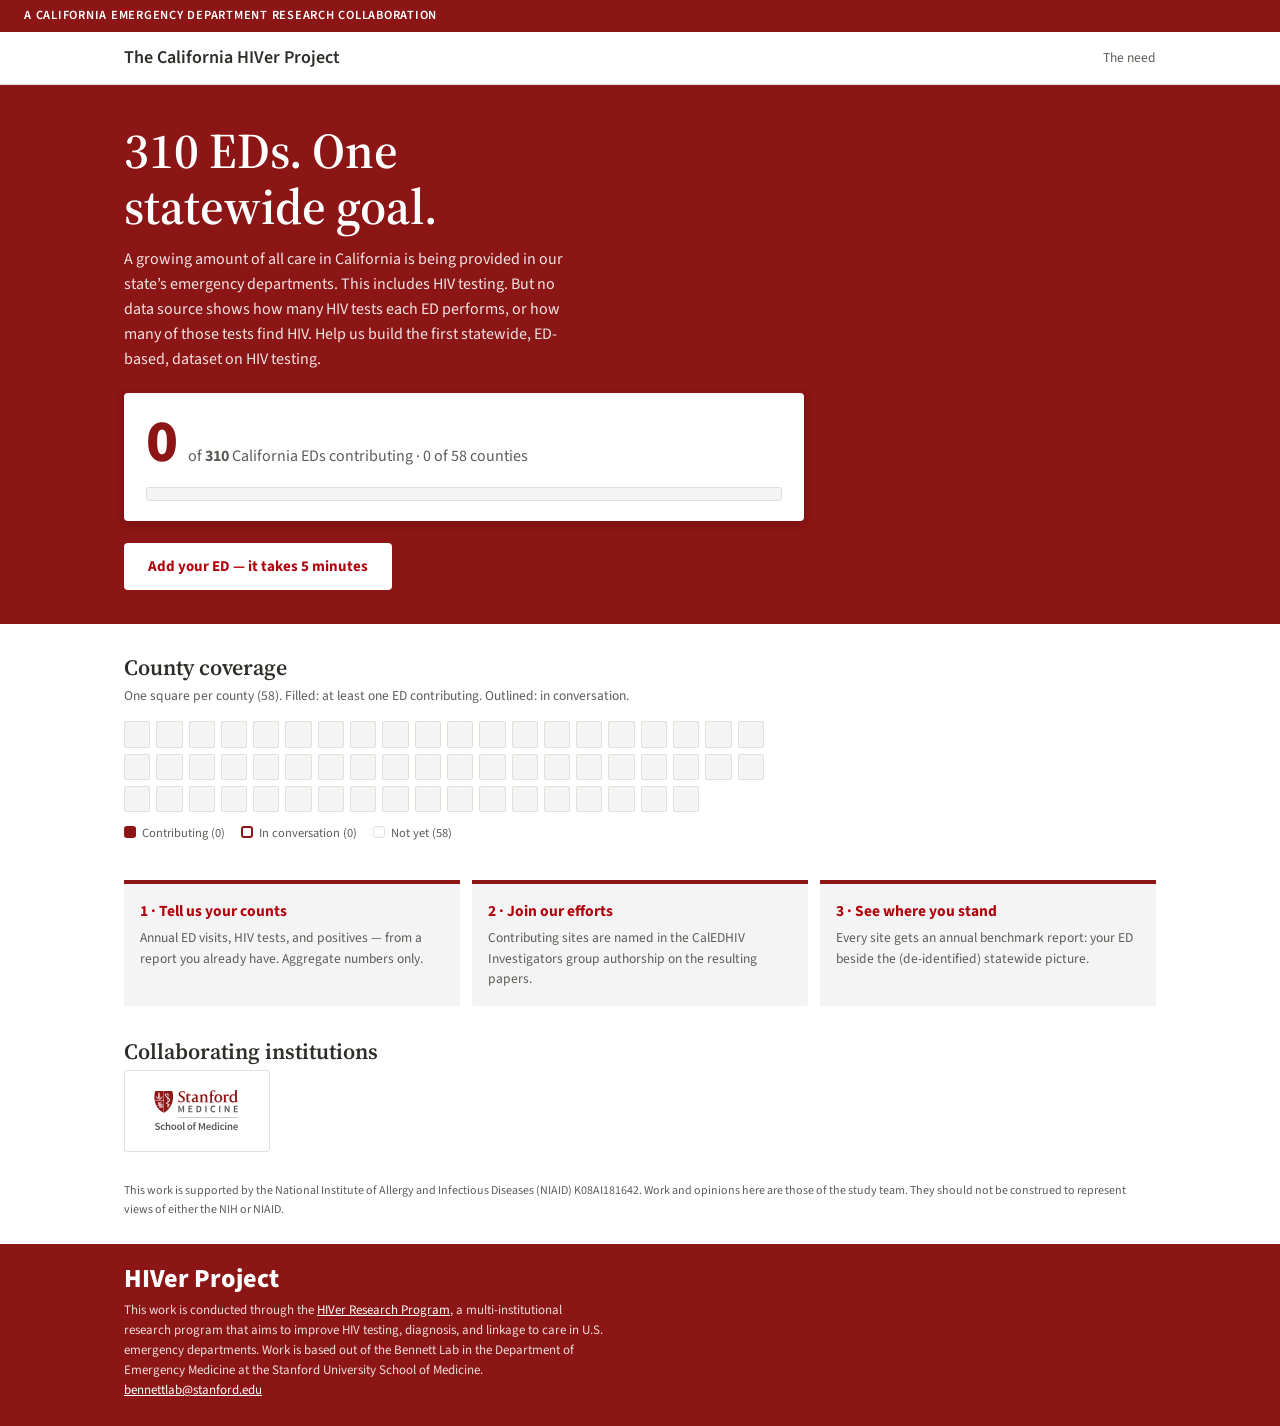
==== index.html @ 919fc089 "Initial commit" ====
<!doctype html>
<html lang="en">
<head>
<meta charset="utf-8">
<meta name="viewport" content="width=device-width, initial-scale=1">
<title>The California HIVer Project</title>
<meta name="description" content="A California emergency department research collaboration building the first statewide, ED-based dataset on HIV testing.">
<meta name="robots" content="noindex">
<link rel="stylesheet" href="https://fonts.googleapis.com/css2?family=Source+Sans+3:wght@400;600;700;800&family=Source+Serif+4:opsz,wght@8..60,400;8..60,600;8..60,700&display=swap">
<style>
  :root{
    --bg:#FFFFFF; --fog:#F4F4F4; --hero:#8C1515; --ink:#2E2D29; --ink2:#5D5C57;
    --red:#8C1515; --digital:#B1040E; --green:#175E54; --line:#E3E0D8; --card:#FFFFFF;
  }
  *{box-sizing:border-box;}
  html{scroll-behavior:smooth;}
  body{margin:0; background:var(--bg); color:var(--ink); font-family:"Source Sans 3","Source Sans Pro",system-ui,sans-serif; line-height:1.55;}
  .in{max-width:1080px; margin:0 auto;}
  .num{font-variant-numeric:tabular-nums;}
  .disp{font-family:"Source Serif 4",Georgia,serif;}
  a{color:inherit;}

  .subar{background:var(--red); color:#FFFFFF; padding:7px 24px; font:600 12.5px/1.4 "Source Sans 3",sans-serif; letter-spacing:.06em; text-transform:uppercase;}
  .top{background:var(--card); border-bottom:1px solid var(--line);}
  .top .in{display:flex; flex-wrap:wrap; gap:8px 16px; justify-content:space-between; align-items:center; padding:16px 24px;}
  .site{font:600 18px/1 "Source Sans 3",sans-serif; color:var(--ink);}
  .top nav{display:flex; flex-wrap:wrap; gap:16px; font-size:13.5px; color:var(--ink2);}
  .top nav a{text-decoration:none;}
  .top nav a:hover{color:var(--digital);}

  .hero{background:var(--hero); color:#FFFFFF;}
  .hero .in{padding:38px 24px 34px;}
  h1{font:600 clamp(30px,4.8vw,50px)/1.12 "Source Serif 4",Georgia,serif; margin:0 0 12px; text-wrap:balance; max-width:22ch; color:#FFFFFF;}
  .hero p{color:rgba(255,255,255,.88); max-width:56ch; font-size:16px; margin:0 0 22px;}
  .meter{background:var(--card); border-radius:4px; padding:20px 22px; max-width:680px; color:var(--ink); box-shadow:0 2px 10px rgba(0,0,0,.18);}
  .meter .big{display:flex; align-items:baseline; gap:10px; flex-wrap:wrap;}
  .meter .big .n{font:800 clamp(40px,7vw,60px)/1 "Source Sans 3",sans-serif; color:var(--red);}
  .meter .big .of{color:var(--ink2); font-size:16px;}
  .track{height:14px; border-radius:3px; background:var(--fog); overflow:hidden; margin-top:14px; border:1px solid var(--line);}
  .fill{height:100%; width:0%; background:var(--red); border-radius:3px 2px 2px 3px;}
  .cta{display:inline-block; margin:22px 0 0; background:#FFFFFF; color:var(--digital); font:700 15px "Source Sans 3",sans-serif; padding:13px 24px; border-radius:4px; text-decoration:none;}

  .counties .in{padding:28px 24px;}
  h2{font:600 22px "Source Serif 4",Georgia,serif; margin:0 0 4px; color:var(--ink);}
  .sub{color:var(--ink2); font-size:13.5px; margin:0 0 14px;}
  .waffle{display:grid; grid-template-columns:repeat(auto-fill,minmax(26px,1fr)); gap:6px; max-width:640px;}
  .cty{aspect-ratio:1; max-width:100%; border-radius:2px; background:var(--fog); border:1px solid var(--line);}
  .cty.on{background:var(--red); border-color:var(--red);}
  .cty.part{background:transparent; border:2px solid var(--red);}
  .legend{display:flex; flex-wrap:wrap; gap:16px; margin-top:12px; font-size:12.5px; color:var(--ink2);}
  .legend i{display:inline-block; width:12px; height:12px; border-radius:3px; margin-right:6px; vertical-align:-1px;}

  .steps{display:grid; grid-template-columns:repeat(auto-fit,minmax(220px,1fr)); gap:12px; padding:8px 24px 30px;}
  .step{background:var(--fog); border-top:4px solid var(--red); border-radius:0 0 3px 3px; padding:16px;}
  .step b{font:700 15.5px "Source Sans 3",sans-serif; color:var(--digital); display:block; margin-bottom:6px;}
  .step p{margin:0; color:var(--ink2); font-size:13.5px;}

  .wall .in{padding:0 24px 30px;}
  .chips{display:flex; flex-wrap:wrap; gap:10px; align-items:center;}
  .chip{border:1px dashed #CBC8BE; color:var(--ink2); background:var(--card); border-radius:3px; padding:10px 16px; font-size:12.5px; letter-spacing:.08em; text-transform:uppercase; display:inline-flex; align-items:center;}
  .chip.logo1{border:1px solid var(--line); text-transform:none; letter-spacing:0; padding:8px 18px;}

  .fineprint{color:var(--ink2); font-size:12px; padding:0 24px 24px; max-width:1080px; margin:0 auto;}
  .sufoot{background:var(--red); color:#FFFFFF;}
  .sufoot .in{padding:22px 24px 26px;}
  .sufoot .su{font:800 26px/1 "Source Sans 3",sans-serif; display:block; margin-bottom:8px;}
  .sufoot p{margin:0; font-size:13px; color:rgba(255,255,255,.85); max-width:80ch;}
  .sufoot a{color:#FFFFFF; text-decoration:underline;}
</style>
</head>
<body>

<div class="subar">A California emergency department research collaboration</div>

<header class="top"><div class="in">
  <span class="site">The California HIVer Project</span>
  <nav>
    <a href="need.html">The need</a>
  </nav>
</div></header>

<section class="hero"><div class="in">
  <h1 class="disp">310 EDs. One statewide goal.</h1>
  <p>A growing amount of all care in California is being provided in our state&rsquo;s emergency departments. This includes HIV testing. But no data source shows how many HIV tests each ED performs, or how many of those tests find HIV. Help us build the first statewide, ED-based, dataset on HIV testing.</p>
  <div class="meter">
    <div class="big"><span class="n num">0</span><span class="of">of <b class="num">310</b> California EDs contributing &middot; <span class="num">0</span> of <span class="num">58</span> counties</span></div>
    <div class="track"><div class="fill"></div></div>
  </div>
  <a class="cta" href="mailto:bennettlab@stanford.edu?subject=Add%20our%20ED%20to%20the%20California%20HIVer%20Project">Add your ED &mdash; it takes 5 minutes</a>
</div></section>

<section class="counties"><div class="in">
  <h2 class="disp">County coverage</h2>
  <p class="sub">One square per county (58). Filled: at least one ED contributing. Outlined: in conversation.</p>
  <div class="waffle" aria-label="County coverage grid">
    <div class="cty"></div><div class="cty"></div><div class="cty"></div><div class="cty"></div><div class="cty"></div><div class="cty"></div><div class="cty"></div><div class="cty"></div><div class="cty"></div><div class="cty"></div><div class="cty"></div><div class="cty"></div><div class="cty"></div><div class="cty"></div><div class="cty"></div><div class="cty"></div><div class="cty"></div><div class="cty"></div><div class="cty"></div><div class="cty"></div><div class="cty"></div><div class="cty"></div><div class="cty"></div><div class="cty"></div><div class="cty"></div><div class="cty"></div><div class="cty"></div><div class="cty"></div><div class="cty"></div><div class="cty"></div><div class="cty"></div><div class="cty"></div><div class="cty"></div><div class="cty"></div><div class="cty"></div><div class="cty"></div><div class="cty"></div><div class="cty"></div><div class="cty"></div><div class="cty"></div><div class="cty"></div><div class="cty"></div><div class="cty"></div><div class="cty"></div><div class="cty"></div><div class="cty"></div><div class="cty"></div><div class="cty"></div><div class="cty"></div><div class="cty"></div><div class="cty"></div><div class="cty"></div><div class="cty"></div><div class="cty"></div><div class="cty"></div><div class="cty"></div><div class="cty"></div><div class="cty"></div>
  </div>
  <div class="legend">
    <span><i style="background:var(--red)"></i>Contributing (0)</span>
    <span><i style="border:2px solid var(--red)"></i>In conversation (0)</span>
    <span><i style="background:var(--card); border:1px solid var(--line)"></i>Not yet (58)</span>
  </div>
</div></section>

<section id="ask"><div class="in steps">
  <div class="step"><b>1 &middot; Tell us your counts</b><p>Annual ED visits, HIV tests, and positives &mdash; from a report you already have. Aggregate numbers only.</p></div>
  <div class="step"><b>2 &middot; Join our efforts</b><p>Contributing sites are named in the CalEDHIV Investigators group authorship on the resulting papers.</p></div>
  <div class="step"><b>3 &middot; See where you stand</b><p>Every site gets an annual benchmark report: your ED beside the (de-identified) statewide picture.</p></div>
</div></section>

<section class="wall" id="whos-in"><div class="in">
  <h2 class="disp">Collaborating institutions</h2>
  <div class="chips">
    <span class="chip logo1"><img src="[data-uri]" alt="Stanford Medicine" style="height:64px;width:auto;display:block"></span>
    
  </div>
</div></section>

<p class="fineprint">This work is supported by the National Institute of Allergy and Infectious Diseases (NIAID) K08AI181642. Work and opinions here are those of the study team. They should not be construed to represent views of either the NIH or NIAID.</p>

<footer class="sufoot" id="contact"><div class="in">
  <span class="su">HIVer Project</span>
  <p>This work is conducted through the <a href="https://med.stanford.edu/bennettlab.html">HIVer Research Program</a>, a multi-institutional research program that aims to improve HIV testing, diagnosis, and linkage to care in U.S. emergency departments. Work is based out of the Bennett Lab in the Department of Emergency Medicine at the Stanford University School of Medicine. <a href="mailto:bennettlab@stanford.edu">bennettlab@stanford.edu</a></p>
</div></footer>

</body>
</html>
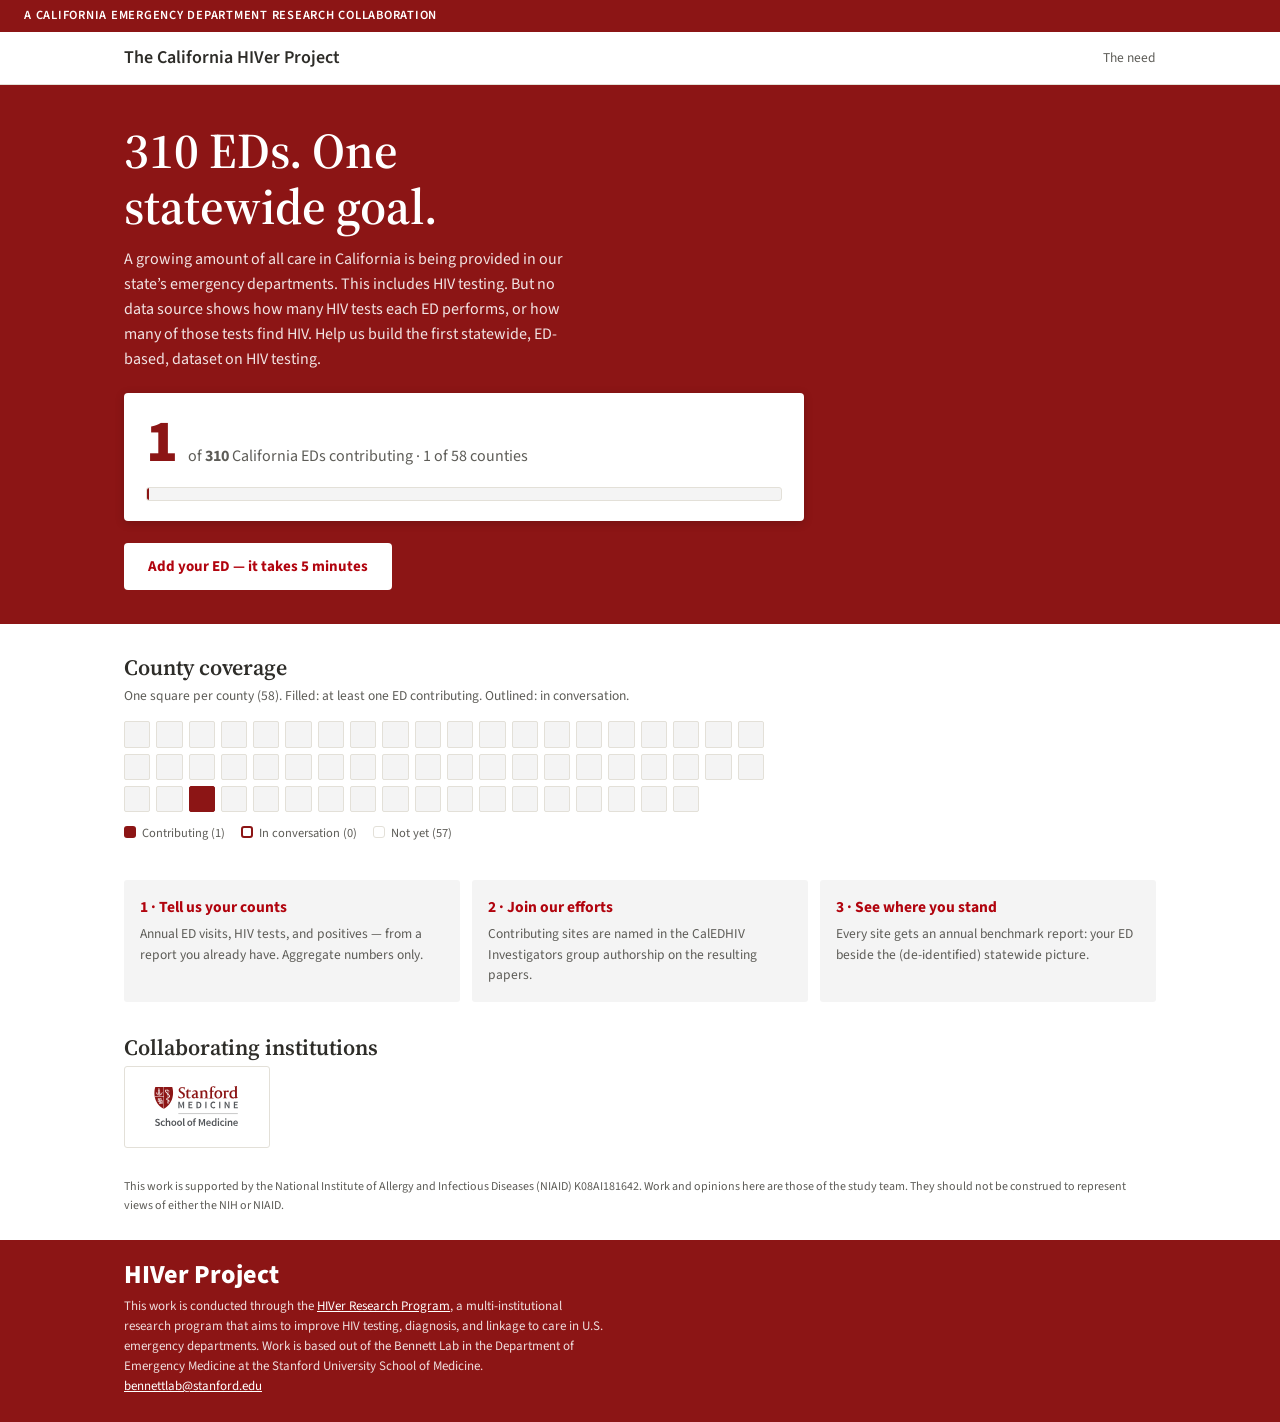
==== commit 0c20e034: "enrollment" ====
--- a/index.html
+++ b/index.html
@@ -37,7 +37,7 @@
   .meter .big .n{font:800 clamp(40px,7vw,60px)/1 "Source Sans 3",sans-serif; color:var(--red);}
   .meter .big .of{color:var(--ink2); font-size:16px;}
   .track{height:14px; border-radius:3px; background:var(--fog); overflow:hidden; margin-top:14px; border:1px solid var(--line);}
-  .fill{height:100%; width:0%; background:var(--red); border-radius:3px 2px 2px 3px;}
+  .fill{height:100%; width:0.3%; background:var(--red); border-radius:3px 2px 2px 3px;}
   .cta{display:inline-block; margin:22px 0 0; background:#FFFFFF; color:var(--digital); font:700 15px "Source Sans 3",sans-serif; padding:13px 24px; border-radius:4px; text-decoration:none;}
 
   .counties .in{padding:28px 24px;}
@@ -51,7 +51,7 @@
   .legend i{display:inline-block; width:12px; height:12px; border-radius:3px; margin-right:6px; vertical-align:-1px;}
 
   .steps{display:grid; grid-template-columns:repeat(auto-fit,minmax(220px,1fr)); gap:12px; padding:8px 24px 30px;}
-  .step{background:var(--fog); border-top:4px solid var(--red); border-radius:0 0 3px 3px; padding:16px;}
+  .step{background:var(--fog); border-radius:3px; padding:16px;}
   .step b{font:700 15.5px "Source Sans 3",sans-serif; color:var(--digital); display:block; margin-bottom:6px;}
   .step p{margin:0; color:var(--ink2); font-size:13.5px;}
 
@@ -83,7 +83,7 @@
   <h1 class="disp">310 EDs. One statewide goal.</h1>
   <p>A growing amount of all care in California is being provided in our state&rsquo;s emergency departments. This includes HIV testing. But no data source shows how many HIV tests each ED performs, or how many of those tests find HIV. Help us build the first statewide, ED-based, dataset on HIV testing.</p>
   <div class="meter">
-    <div class="big"><span class="n num">0</span><span class="of">of <b class="num">310</b> California EDs contributing &middot; <span class="num">0</span> of <span class="num">58</span> counties</span></div>
+    <div class="big"><span class="n num">1</span><span class="of">of <b class="num">310</b> California EDs contributing &middot; <span class="num">1</span> of <span class="num">58</span> counties</span></div>
     <div class="track"><div class="fill"></div></div>
   </div>
   <a class="cta" href="mailto:bennettlab@stanford.edu?subject=Add%20our%20ED%20to%20the%20California%20HIVer%20Project">Add your ED &mdash; it takes 5 minutes</a>
@@ -93,12 +93,12 @@
   <h2 class="disp">County coverage</h2>
   <p class="sub">One square per county (58). Filled: at least one ED contributing. Outlined: in conversation.</p>
   <div class="waffle" aria-label="County coverage grid">
-    <div class="cty"></div><div class="cty"></div><div class="cty"></div><div class="cty"></div><div class="cty"></div><div class="cty"></div><div class="cty"></div><div class="cty"></div><div class="cty"></div><div class="cty"></div><div class="cty"></div><div class="cty"></div><div class="cty"></div><div class="cty"></div><div class="cty"></div><div class="cty"></div><div class="cty"></div><div class="cty"></div><div class="cty"></div><div class="cty"></div><div class="cty"></div><div class="cty"></div><div class="cty"></div><div class="cty"></div><div class="cty"></div><div class="cty"></div><div class="cty"></div><div class="cty"></div><div class="cty"></div><div class="cty"></div><div class="cty"></div><div class="cty"></div><div class="cty"></div><div class="cty"></div><div class="cty"></div><div class="cty"></div><div class="cty"></div><div class="cty"></div><div class="cty"></div><div class="cty"></div><div class="cty"></div><div class="cty"></div><div class="cty"></div><div class="cty"></div><div class="cty"></div><div class="cty"></div><div class="cty"></div><div class="cty"></div><div class="cty"></div><div class="cty"></div><div class="cty"></div><div class="cty"></div><div class="cty"></div><div class="cty"></div><div class="cty"></div><div class="cty"></div><div class="cty"></div><div class="cty"></div>
+    <div class="cty" title="Alameda"></div><div class="cty" title="Alpine"></div><div class="cty" title="Amador"></div><div class="cty" title="Butte"></div><div class="cty" title="Calaveras"></div><div class="cty" title="Colusa"></div><div class="cty" title="Contra Costa"></div><div class="cty" title="Del Norte"></div><div class="cty" title="El Dorado"></div><div class="cty" title="Fresno"></div><div class="cty" title="Glenn"></div><div class="cty" title="Humboldt"></div><div class="cty" title="Imperial"></div><div class="cty" title="Inyo"></div><div class="cty" title="Kern"></div><div class="cty" title="Kings"></div><div class="cty" title="Lake"></div><div class="cty" title="Lassen"></div><div class="cty" title="Los Angeles"></div><div class="cty" title="Madera"></div><div class="cty" title="Marin"></div><div class="cty" title="Mariposa"></div><div class="cty" title="Mendocino"></div><div class="cty" title="Merced"></div><div class="cty" title="Modoc"></div><div class="cty" title="Mono"></div><div class="cty" title="Monterey"></div><div class="cty" title="Napa"></div><div class="cty" title="Nevada"></div><div class="cty" title="Orange"></div><div class="cty" title="Placer"></div><div class="cty" title="Plumas"></div><div class="cty" title="Riverside"></div><div class="cty" title="Sacramento"></div><div class="cty" title="San Benito"></div><div class="cty" title="San Bernardino"></div><div class="cty" title="San Diego"></div><div class="cty" title="San Francisco"></div><div class="cty" title="San Joaquin"></div><div class="cty" title="San Luis Obispo"></div><div class="cty" title="San Mateo"></div><div class="cty" title="Santa Barbara"></div><div class="cty on" title="Santa Clara"></div><div class="cty" title="Santa Cruz"></div><div class="cty" title="Shasta"></div><div class="cty" title="Sierra"></div><div class="cty" title="Siskiyou"></div><div class="cty" title="Solano"></div><div class="cty" title="Sonoma"></div><div class="cty" title="Stanislaus"></div><div class="cty" title="Sutter"></div><div class="cty" title="Tehama"></div><div class="cty" title="Trinity"></div><div class="cty" title="Tulare"></div><div class="cty" title="Tuolumne"></div><div class="cty" title="Ventura"></div><div class="cty" title="Yolo"></div><div class="cty" title="Yuba"></div>
   </div>
   <div class="legend">
-    <span><i style="background:var(--red)"></i>Contributing (0)</span>
+    <span><i style="background:var(--red)"></i>Contributing (1)</span>
     <span><i style="border:2px solid var(--red)"></i>In conversation (0)</span>
-    <span><i style="background:var(--card); border:1px solid var(--line)"></i>Not yet (58)</span>
+    <span><i style="background:var(--card); border:1px solid var(--line)"></i>Not yet (57)</span>
   </div>
 </div></section>
 
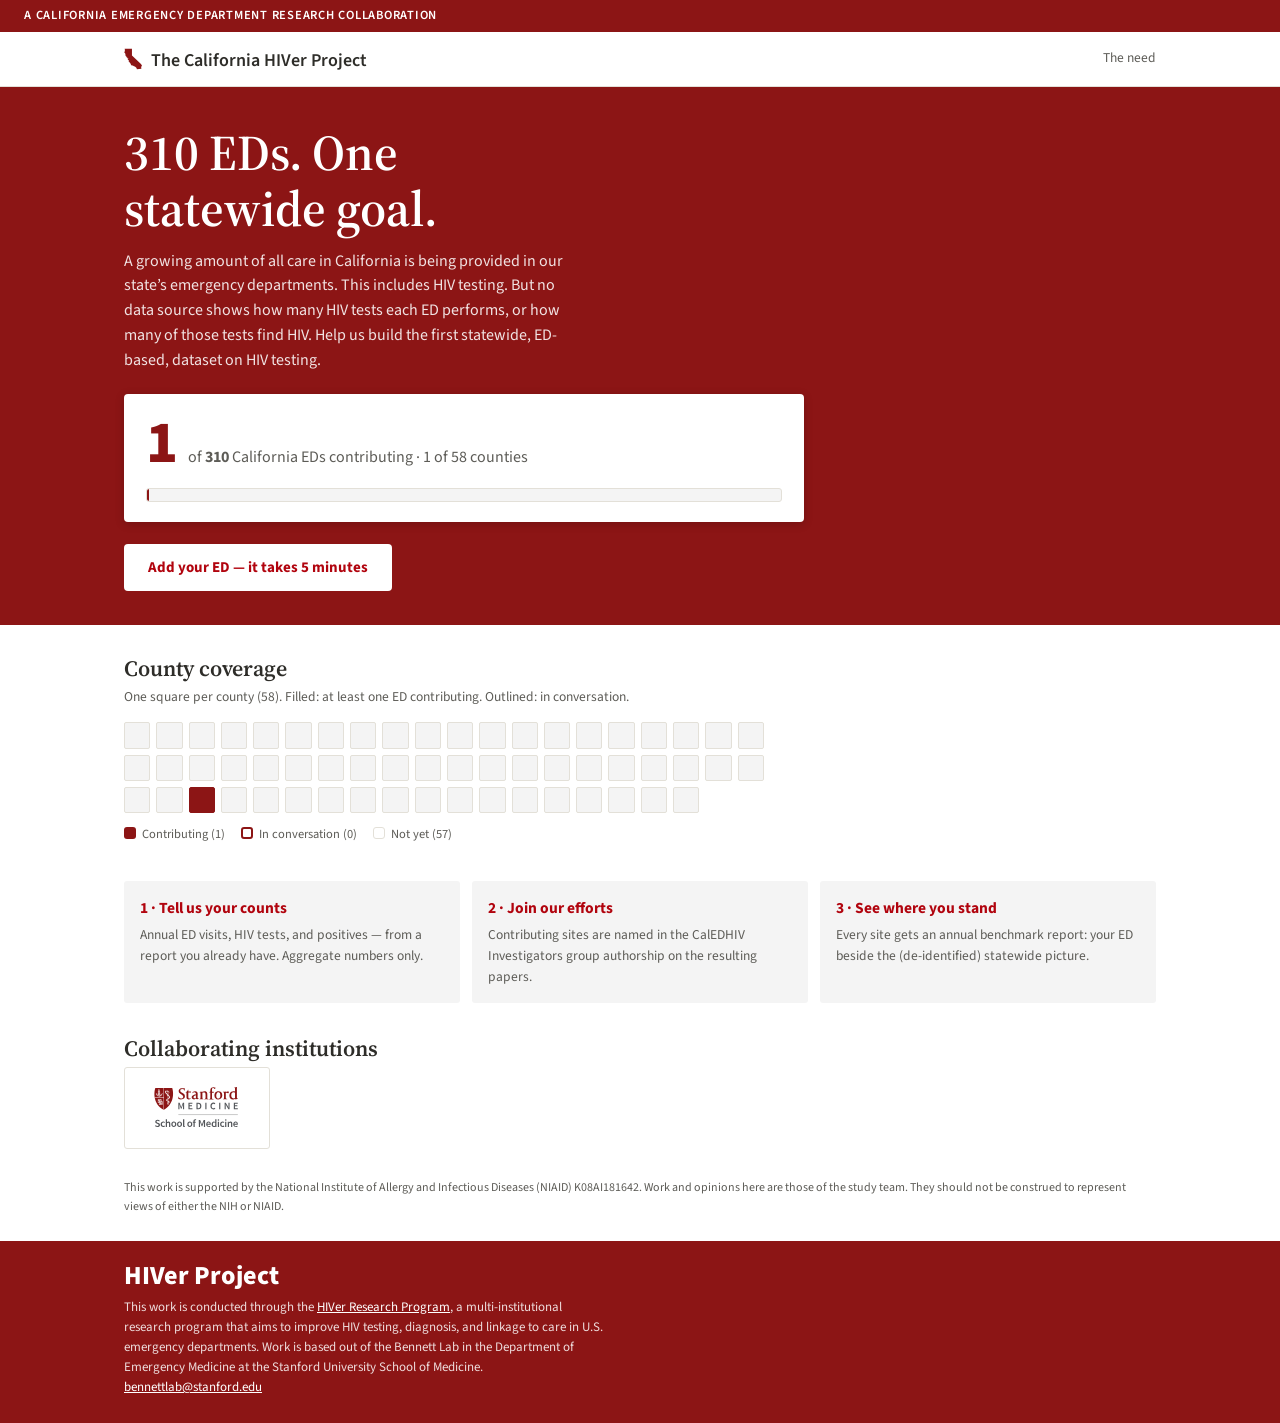
==== commit bf3bada9: "favicon" ====
--- a/index.html
+++ b/index.html
@@ -6,6 +6,7 @@
 <title>The California HIVer Project</title>
 <meta name="description" content="A California emergency department research collaboration building the first statewide, ED-based dataset on HIV testing.">
 <meta name="robots" content="noindex">
+<link rel="icon" type="image/svg+xml" href="data:image/svg+xml,%3Csvg%20xmlns%3D%22http%3A//www.w3.org/2000/svg%22%20viewBox%3D%220%20-12%20100%2074%22%3E%3Cpath%20d%3D%22M18.4%2049.8L16.7%2049.1L15.8%2049.5L15.3%2048.6L13.9%2049.1L14.2%2048.3L13.0%2048.6L12.7%2047.9L16.3%2045.3L19.1%2045.3L21.2%2043.6L26.9%2035.6L28.8%2027.6L24.3%2027.8L20.5%2030.2L19.6%2029.7L17.7%2032.1L16.5%2032.3L15.8%2034.0L13.9%2032.5L11.6%2032.5L9.2%2034.0L6.4%2034.0L5.7%2032.3L7.1%2031.8L6.6%2030.9L7.8%2029.2L5.0%2030.7L1.7%2030.2L0.0%2028.1L4.7%2023.3L5.2%2018.6L7.5%2015.8L8.0%2013.0L9.2%2011.3L12.5%2012.3L14.4%209.9L17.2%2010.8L21.5%207.5L30.0%203.8L32.8%201.4L38.0%200.0L44.6%200.5L52.1%203.8L56.8%203.8L64.9%201.9L72.4%201.9L75.7%202.4L85.6%207.1L92.0%2013.9L93.9%2017.2L93.4%2020.0L95.8%2027.1L96.2%2034.2L97.2%2037.5L100.0%2041.7L100.0%2045.0L95.5%2048.1L88.9%2047.6L87.7%2046.5L89.9%2044.8L92.7%2044.3L93.4%2042.7L85.6%2040.6L83.5%2038.9L82.3%2036.3L81.4%2036.3L74.8%2041.5L70.0%2047.6L63.9%2048.6L58.7%2048.1L56.6%2046.9L57.3%2045.8L60.6%2044.3L64.2%2044.1L64.2%2032.8L55.0%2032.1L54.7%2033.7L57.5%2040.3L54.0%2046.2L45.5%2046.7L44.3%2045.5L47.9%2042.9L49.8%2042.9L50.0%2041.7L41.7%2034.0L39.6%2037.0L30.0%2045.8L23.8%2049.5L20.5%2049.1Z%22%20fill%3D%22%238C1515%22/%3E%3C/svg%3E">
 <link rel="stylesheet" href="https://fonts.googleapis.com/css2?family=Source+Sans+3:wght@400;600;700;800&family=Source+Serif+4:opsz,wght@8..60,400;8..60,600;8..60,700&display=swap">
 <style>
   :root{
@@ -73,7 +74,7 @@
 <div class="subar">A California emergency department research collaboration</div>
 
 <header class="top"><div class="in">
-  <span class="site">The California HIVer Project</span>
+  <span class="site"><svg viewBox="-2 -2 104 124" style="height:22px;width:auto;display:inline-block;vertical-align:-4px;margin-right:9px" aria-hidden="true"><path d="M1.9 2.1L42.9 2.1L42.9 40.5L64.0 59.5L95.1 89.2L95.1 90.7L96.7 92.6L97.6 95.6L99.6 96.9L100.0 98.0L97.1 100.0L96.1 101.9L96.2 106.3L94.2 108.0L94.7 109.5L94.4 111.6L94.9 112.3L96.3 112.3L96.8 113.7L96.2 115.5L70.9 118.1L70.5 116.5L69.7 116.5L68.9 111.3L67.2 108.8L61.5 104.2L58.4 104.0L58.6 102.9L57.1 100.6L54.6 101.0L51.4 99.8L49.9 97.9L47.2 96.2L44.1 96.2L41.5 95.4L38.3 95.7L37.8 94.8L36.8 94.5L36.7 87.7L34.6 86.8L34.1 83.9L33.1 83.7L30.7 81.4L28.3 77.3L24.7 73.8L23.7 70.3L25.3 69.0L25.5 67.5L24.8 66.0L24.0 65.4L22.4 65.7L19.5 62.8L19.6 60.8L18.4 58.8L18.4 55.6L19.5 55.2L19.9 57.9L23.0 59.6L21.8 56.9L20.2 55.5L20.3 54.0L19.3 53.3L20.9 52.3L20.5 51.6L19.6 51.1L18.7 51.5L19.1 53.0L18.5 53.8L19.2 54.4L18.6 54.2L18.8 54.9L18.3 55.1L14.9 52.6L13.6 52.8L14.0 49.8L13.1 49.1L12.5 47.3L10.5 45.9L6.5 41.0L7.0 39.7L5.7 35.9L6.3 33.4L5.4 30.0L2.9 26.5L0.5 24.5L0.0 22.3L2.9 14.7L2.4 13.2L3.4 9.4L2.4 5.4L1.5 4.9Z" fill="#8C1515"/></svg>The California HIVer Project</span>
   <nav>
     <a href="need.html">The need</a>
   </nav>
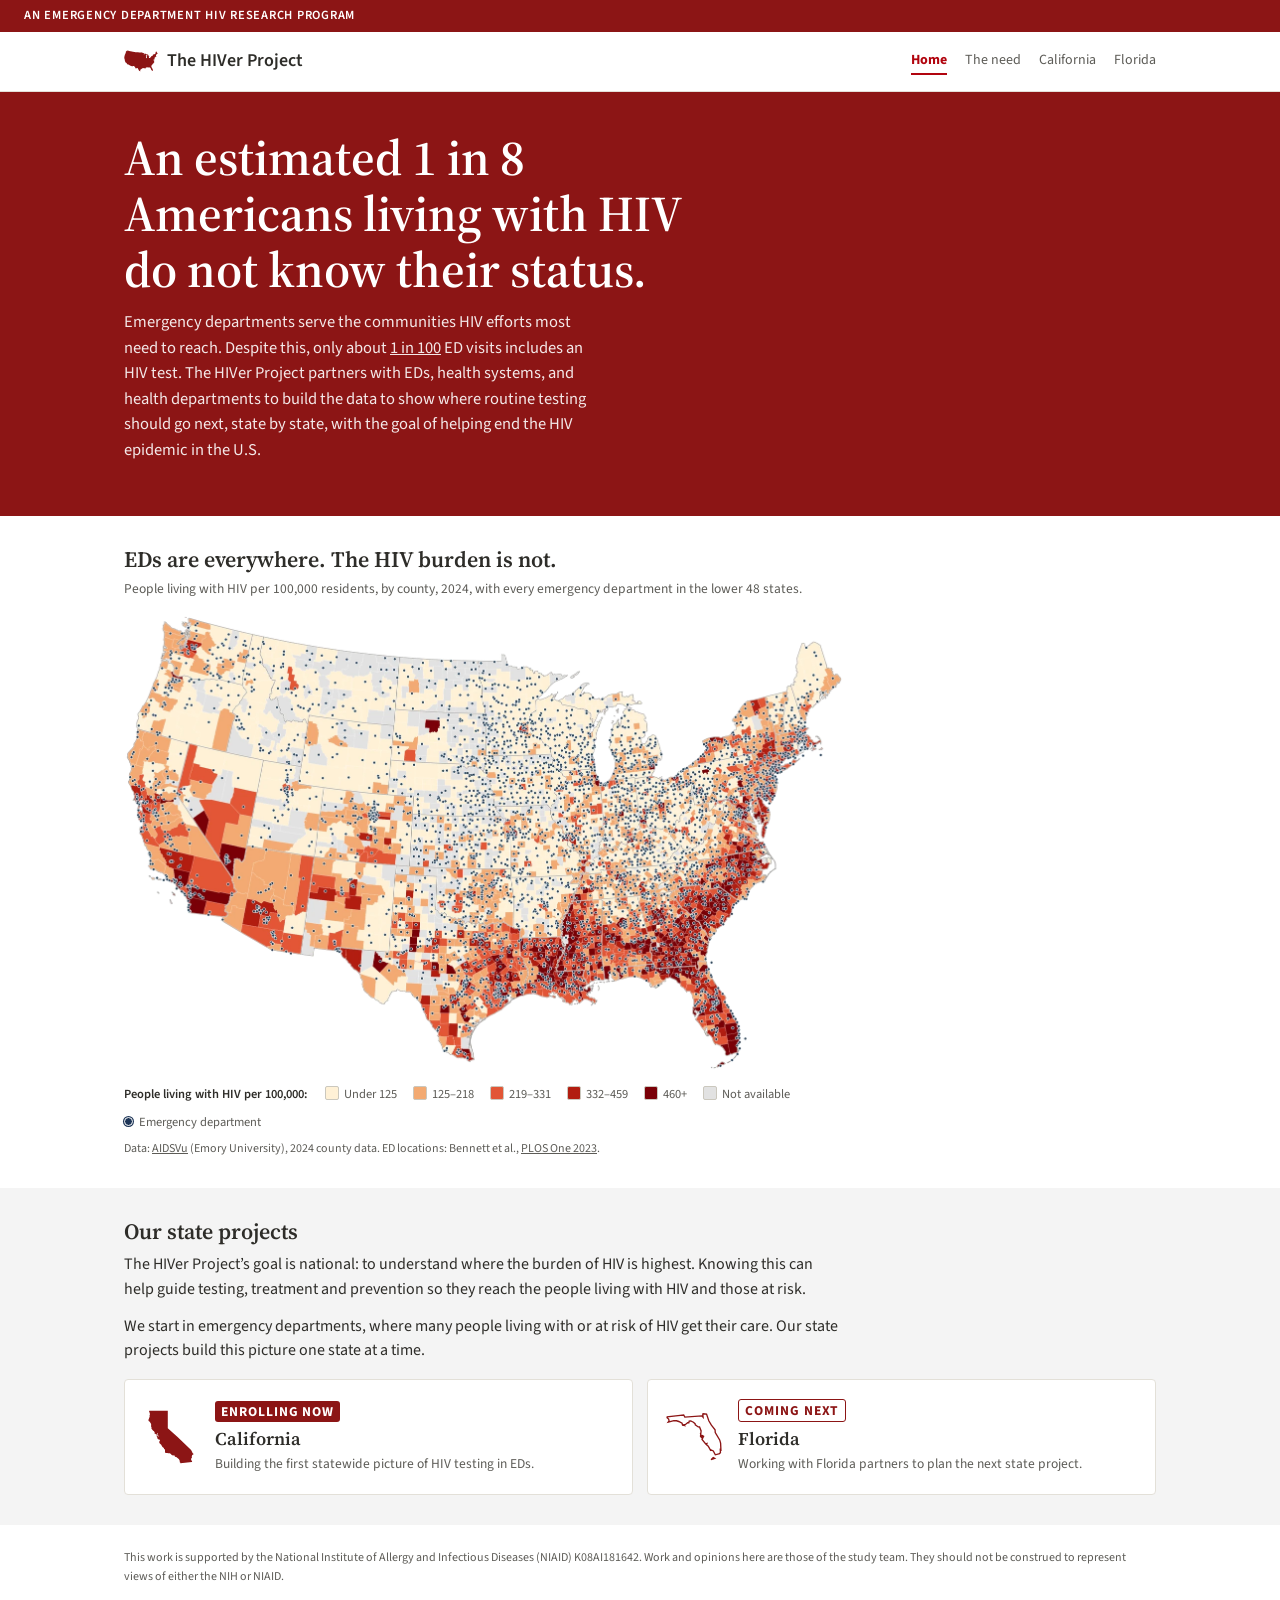
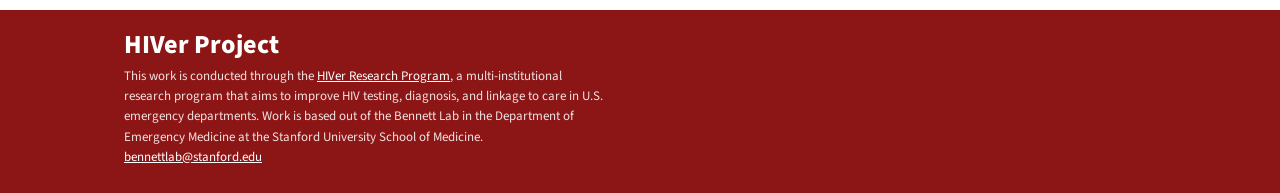
==== commit af4b72f3: "expansion reformatting to include home and then state-specific content" ====
--- a/index.html
+++ b/index.html
@@ -3,126 +3,49 @@
 <head>
 <meta charset="utf-8">
 <meta name="viewport" content="width=device-width, initial-scale=1">
-<title>The California HIVer Project</title>
-<meta name="description" content="A California emergency department research collaboration building the first statewide, ED-based dataset on HIV testing.">
+<title>The HIVer Project</title>
+<meta name="description" content="The HIVer Project studies HIV testing in U.S. emergency departments, starting state by state with California, then Florida.">
 <meta name="robots" content="noindex">
 <link rel="icon" type="image/svg+xml" href="data:image/svg+xml,%3Csvg%20xmlns%3D%22http%3A//www.w3.org/2000/svg%22%20viewBox%3D%220%20-12%20100%2074%22%3E%3Cpath%20d%3D%22M18.4%2049.8L16.7%2049.1L15.8%2049.5L15.3%2048.6L13.9%2049.1L14.2%2048.3L13.0%2048.6L12.7%2047.9L16.3%2045.3L19.1%2045.3L21.2%2043.6L26.9%2035.6L28.8%2027.6L24.3%2027.8L20.5%2030.2L19.6%2029.7L17.7%2032.1L16.5%2032.3L15.8%2034.0L13.9%2032.5L11.6%2032.5L9.2%2034.0L6.4%2034.0L5.7%2032.3L7.1%2031.8L6.6%2030.9L7.8%2029.2L5.0%2030.7L1.7%2030.2L0.0%2028.1L4.7%2023.3L5.2%2018.6L7.5%2015.8L8.0%2013.0L9.2%2011.3L12.5%2012.3L14.4%209.9L17.2%2010.8L21.5%207.5L30.0%203.8L32.8%201.4L38.0%200.0L44.6%200.5L52.1%203.8L56.8%203.8L64.9%201.9L72.4%201.9L75.7%202.4L85.6%207.1L92.0%2013.9L93.9%2017.2L93.4%2020.0L95.8%2027.1L96.2%2034.2L97.2%2037.5L100.0%2041.7L100.0%2045.0L95.5%2048.1L88.9%2047.6L87.7%2046.5L89.9%2044.8L92.7%2044.3L93.4%2042.7L85.6%2040.6L83.5%2038.9L82.3%2036.3L81.4%2036.3L74.8%2041.5L70.0%2047.6L63.9%2048.6L58.7%2048.1L56.6%2046.9L57.3%2045.8L60.6%2044.3L64.2%2044.1L64.2%2032.8L55.0%2032.1L54.7%2033.7L57.5%2040.3L54.0%2046.2L45.5%2046.7L44.3%2045.5L47.9%2042.9L49.8%2042.9L50.0%2041.7L41.7%2034.0L39.6%2037.0L30.0%2045.8L23.8%2049.5L20.5%2049.1Z%22%20fill%3D%22%238C1515%22/%3E%3C/svg%3E">
 <link rel="stylesheet" href="https://fonts.googleapis.com/css2?family=Source+Sans+3:wght@400;600;700;800&family=Source+Serif+4:opsz,wght@8..60,400;8..60,600;8..60,700&display=swap">
-<style>
-  :root{
-    --bg:#FFFFFF; --fog:#F4F4F4; --hero:#8C1515; --ink:#2E2D29; --ink2:#5D5C57;
-    --red:#8C1515; --digital:#B1040E; --green:#175E54; --line:#E3E0D8; --card:#FFFFFF;
-  }
-  *{box-sizing:border-box;}
-  html{scroll-behavior:smooth;}
-  body{margin:0; background:var(--bg); color:var(--ink); font-family:"Source Sans 3","Source Sans Pro",system-ui,sans-serif; line-height:1.55;}
-  .in{max-width:1080px; margin:0 auto;}
-  .num{font-variant-numeric:tabular-nums;}
-  .disp{font-family:"Source Serif 4",Georgia,serif;}
-  a{color:inherit;}
-
-  .subar{background:var(--red); color:#FFFFFF; padding:7px 24px; font:600 12.5px/1.4 "Source Sans 3",sans-serif; letter-spacing:.06em; text-transform:uppercase;}
-  .top{background:var(--card); border-bottom:1px solid var(--line);}
-  .top .in{display:flex; flex-wrap:wrap; gap:8px 16px; justify-content:space-between; align-items:center; padding:16px 24px;}
-  .site{font:600 18px/1 "Source Sans 3",sans-serif; color:var(--ink);}
-  .top nav{display:flex; flex-wrap:wrap; gap:16px; font-size:13.5px; color:var(--ink2);}
-  .top nav a{text-decoration:none;}
-  .top nav a:hover{color:var(--digital);}
-
-  .hero{background:var(--hero); color:#FFFFFF;}
-  .hero .in{padding:38px 24px 34px;}
-  h1{font:600 clamp(30px,4.8vw,50px)/1.12 "Source Serif 4",Georgia,serif; margin:0 0 12px; text-wrap:balance; max-width:22ch; color:#FFFFFF;}
-  .hero p{color:rgba(255,255,255,.88); max-width:56ch; font-size:16px; margin:0 0 22px;}
-  .meter{background:var(--card); border-radius:4px; padding:20px 22px; max-width:680px; color:var(--ink); box-shadow:0 2px 10px rgba(0,0,0,.18);}
-  .meter .big{display:flex; align-items:baseline; gap:10px; flex-wrap:wrap;}
-  .meter .big .n{font:800 clamp(40px,7vw,60px)/1 "Source Sans 3",sans-serif; color:var(--red);}
-  .meter .big .of{color:var(--ink2); font-size:16px;}
-  .track{height:14px; border-radius:3px; background:var(--fog); overflow:hidden; margin-top:14px; border:1px solid var(--line);}
-  .fill{height:100%; width:0.3%; background:var(--red); border-radius:3px 2px 2px 3px;}
-  .cta{display:inline-block; margin:22px 0 0; background:#FFFFFF; color:var(--digital); font:700 15px "Source Sans 3",sans-serif; padding:13px 24px; border-radius:4px; text-decoration:none;}
-
-  .counties .in{padding:28px 24px;}
-  h2{font:600 22px "Source Serif 4",Georgia,serif; margin:0 0 4px; color:var(--ink);}
-  .sub{color:var(--ink2); font-size:13.5px; margin:0 0 14px;}
-  .waffle{display:grid; grid-template-columns:repeat(auto-fill,minmax(26px,1fr)); gap:6px; max-width:640px;}
-  .cty{aspect-ratio:1; max-width:100%; border-radius:2px; background:var(--fog); border:1px solid var(--line);}
-  .cty.on{background:var(--red); border-color:var(--red);}
-  .cty.part{background:transparent; border:2px solid var(--red);}
-  .legend{display:flex; flex-wrap:wrap; gap:16px; margin-top:12px; font-size:12.5px; color:var(--ink2);}
-  .legend i{display:inline-block; width:12px; height:12px; border-radius:3px; margin-right:6px; vertical-align:-1px;}
-
-  .steps{display:grid; grid-template-columns:repeat(auto-fit,minmax(220px,1fr)); gap:12px; padding:8px 24px 30px;}
-  .step{background:var(--fog); border-radius:3px; padding:16px;}
-  .step b{font:700 15.5px "Source Sans 3",sans-serif; color:var(--digital); display:block; margin-bottom:6px;}
-  .step p{margin:0; color:var(--ink2); font-size:13.5px;}
-
-  .wall .in{padding:0 24px 30px;}
-  .chips{display:flex; flex-wrap:wrap; gap:10px; align-items:center;}
-  .chip{border:1px dashed #CBC8BE; color:var(--ink2); background:var(--card); border-radius:3px; padding:10px 16px; font-size:12.5px; letter-spacing:.08em; text-transform:uppercase; display:inline-flex; align-items:center;}
-  .chip.logo1{border:1px solid var(--line); text-transform:none; letter-spacing:0; padding:8px 18px;}
-
-  .fineprint{color:var(--ink2); font-size:12px; padding:0 24px 24px; max-width:1080px; margin:0 auto;}
-  .sufoot{background:var(--red); color:#FFFFFF;}
-  .sufoot .in{padding:22px 24px 26px;}
-  .sufoot .su{font:800 26px/1 "Source Sans 3",sans-serif; display:block; margin-bottom:8px;}
-  .sufoot p{margin:0; font-size:13px; color:rgba(255,255,255,.85); max-width:80ch;}
-  .sufoot a{color:#FFFFFF; text-decoration:underline;}
-</style>
+<link rel="stylesheet" href="assets/site.css">
 </head>
 <body>
-
-<div class="subar">A California emergency department research collaboration</div>
-
-<header class="top"><div class="in">
-  <span class="site"><svg viewBox="-2 -2 104 124" style="height:22px;width:auto;display:inline-block;vertical-align:-4px;margin-right:9px" aria-hidden="true"><path d="M1.9 2.1L42.9 2.1L42.9 40.5L64.0 59.5L95.1 89.2L95.1 90.7L96.7 92.6L97.6 95.6L99.6 96.9L100.0 98.0L97.1 100.0L96.1 101.9L96.2 106.3L94.2 108.0L94.7 109.5L94.4 111.6L94.9 112.3L96.3 112.3L96.8 113.7L96.2 115.5L70.9 118.1L70.5 116.5L69.7 116.5L68.9 111.3L67.2 108.8L61.5 104.2L58.4 104.0L58.6 102.9L57.1 100.6L54.6 101.0L51.4 99.8L49.9 97.9L47.2 96.2L44.1 96.2L41.5 95.4L38.3 95.7L37.8 94.8L36.8 94.5L36.7 87.7L34.6 86.8L34.1 83.9L33.1 83.7L30.7 81.4L28.3 77.3L24.7 73.8L23.7 70.3L25.3 69.0L25.5 67.5L24.8 66.0L24.0 65.4L22.4 65.7L19.5 62.8L19.6 60.8L18.4 58.8L18.4 55.6L19.5 55.2L19.9 57.9L23.0 59.6L21.8 56.9L20.2 55.5L20.3 54.0L19.3 53.3L20.9 52.3L20.5 51.6L19.6 51.1L18.7 51.5L19.1 53.0L18.5 53.8L19.2 54.4L18.6 54.2L18.8 54.9L18.3 55.1L14.9 52.6L13.6 52.8L14.0 49.8L13.1 49.1L12.5 47.3L10.5 45.9L6.5 41.0L7.0 39.7L5.7 35.9L6.3 33.4L5.4 30.0L2.9 26.5L0.5 24.5L0.0 22.3L2.9 14.7L2.4 13.2L3.4 9.4L2.4 5.4L1.5 4.9Z" fill="#8C1515"/></svg>The California HIVer Project</span>
-  <nav>
-    <a href="need.html">The need</a>
-  </nav>
-</div></header>
-
-<section class="hero"><div class="in">
-  <h1 class="disp">310 EDs. One statewide goal.</h1>
-  <p>A growing amount of all care in California is being provided in our state&rsquo;s emergency departments. This includes HIV testing. But no data source shows how many HIV tests each ED performs, or how many of those tests find HIV. Help us build the first statewide, ED-based, dataset on HIV testing.</p>
-  <div class="meter">
-    <div class="big"><span class="n num">1</span><span class="of">of <b class="num">310</b> California EDs contributing &middot; <span class="num">1</span> of <span class="num">58</span> counties</span></div>
-    <div class="track"><div class="fill"></div></div>
-  </div>
-  <a class="cta" href="mailto:bennettlab@stanford.edu?subject=Add%20our%20ED%20to%20the%20California%20HIVer%20Project">Add your ED &mdash; it takes 5 minutes</a>
+<a class="skip" href="#main">Skip to content</a>
+<header><div class="subar">An emergency department HIV research program</div>
+<div class="top"><div class="in">
+  <a class="site" href="index.html"><svg viewBox="0 -2 160 104" class="mark" aria-hidden="true"><path d="M107,80.8L107,80.8L107,80.8ZM129.3,76.4L130.4,79.8L131.8,82L133.7,84.4L133.7,85.8L136,89.6L136.5,91.2L136.7,94.7L136.3,94.5L136.4,96L136,96.6L133.8,97.2L132.7,95.2L131.5,94.6L131.3,94.8L130.2,92.8L129.3,92.1L129.5,91.4L128.8,91.7L127,89.3L127.8,87.7L126.7,87.1L127.1,87.9L126.7,88.4L126.2,87.7L126.5,85L125.7,83L125.1,82.9L123.5,81.8L123.4,81.2L122.6,80.5L121.2,79.9L120.4,80L120.2,80.8L119.6,80.8L118.5,81.7L117.8,81.8L118.1,82.2L117,82.1L116.7,81L115.1,80.1L113.9,79.8L112.5,79.7L109.7,80.4L108.3,80L107.9,79L107.6,80.4L106.8,80.3L105,80.4L103.1,81.3L102.2,81.9L102.9,82.5L103.3,81.7L103.7,82.3L103.5,83.3L102.8,83.4L103.4,84.4L104.4,84.4L104.8,85.1L104.7,85.8L102.9,84.8L102.3,84.7L101,85.7L100.3,84.7L99.1,85.9L98.6,85.4L97.3,85L96.3,83.4L95.4,83.5L95.4,83.1L94,84.3L91.1,83.5L88.9,83.8L87.9,84L85.8,85L86.6,84.3L85.8,84.5L86.1,83.6L85.2,83.9L85.4,85.4L86,85.3L83.8,87.1L80.7,88.7L78.7,90.3L77.8,91.4L77.1,93.3L77.3,92.2L78.8,89.9L80.2,89.1L79.4,89.2L78.3,89.9L77.7,91L76.8,90.8L77.5,91.5L76.9,92.9L76.6,94.9L77.3,97.6L77.7,98.1L76.4,98.4L76,97.9L73.9,97.6L72,96.4L71,96.2L70.5,94.6L69.9,93.9L69.9,92.1L68.6,90.9L68.4,90.2L67.2,89L66.9,87.8L66.2,86.6L66.1,85.8L64.9,84.4L64.2,84L63.6,83.1L61.5,82.9L59.5,83L58.6,85L57.9,85.7L57.4,85.7L56.5,85L54.6,83.9L53.4,82.7L53,81.7L53.1,80.7L52.2,78.7L51,77.9L49.4,75.8L48.6,75.3L48.2,74.3L47.7,74L42.3,73.4L42.1,75.1L39.4,74.7L32.9,73.8L26.7,70.2L21.8,67.2L22.2,66.4L14.5,65.5L14.3,64.9L14.4,63.2L14,62.3L12.3,60.2L11.6,60.1L11.5,58.9L10.6,58.8L9.5,57.9L8.7,56.7L7,56L6,55.8L5.6,55.2L6.2,53.1L5.5,52.5L5.8,52L4.8,50.6L4,48.3L3.6,47.7L3.9,46.5L4.5,46L4.2,45.2L3.7,45.2L3.1,44L3.4,41.8L4.3,43.3L4.3,42.5L3.8,41.2L3.4,41.6L2.7,40.7L2.3,38.8L1.9,38.2L1.2,36.4L1.4,34.8L1.8,34.2L1.8,33.1L0.9,31.1L1,30.4L2.3,28.8L3,27L3.3,24.8L3,24.2L3.4,22.5L3.3,21.4L5,19L5.4,18.2L7.4,13.4L8.1,11.5L8.3,10.5L8.7,9.7L9.7,9.7L8.9,9.5L8.6,8.8L8.9,7.5L9.7,6.9L9.1,6.4L9.2,3.6L8.8,2.9L9,1.8L9.5,1.2L10.7,2.4L13,3.4L13.7,3.4L14.1,4.4L13.4,6.6L14,6.6L14.3,4.8L14.9,4.1L14.8,2.4L15,1.3L14.5,1.1L14.6,0.2L21.4,2.1L28.7,3.9L31.2,4.4L37,5.6L42.5,6.6L48.8,7.5L55.2,8.3L61.3,8.9L65.9,9.2L72.8,9.6L78.6,9.7L83.9,9.7L83.9,8.3L84.7,8.6L85.5,10.8L87.2,11.1L87.4,11.5L88.9,11L90.7,11.7L91.1,12.5L91.3,12L92.7,12.5L93.2,13.1L95,12.3L95.2,12.8L96.8,12.6L98.3,13.1L95.9,14.3L94.3,15.6L93.9,16.3L92,17.9L92.2,18.2L93.5,18L94.9,17.2L95.5,17.4L95,18.5L95.6,18.1L96.4,18.6L97.9,17.6L99,17.3L102.1,14.8L103,14.6L101.5,16.7L101.6,17.5L102.1,16.8L103.7,17.1L104.5,18.2L106.3,18.3L107.7,17.2L109.4,17L110.7,16.5L110.7,17.6L111.8,17.8L113,17.2L113.1,18.3L114.1,19.1L114.6,18.7L114.8,19.3L113.3,19.3L112.6,19.5L111.8,19.2L111.4,19.9L110.9,19.4L109.5,19.3L109.2,19.8L107.8,19.9L107.4,20.6L106.5,21.3L106.9,20.5L105.3,21.3L104.4,23.6L103.8,24.2L103.3,25.7L103.7,25.8L104.4,24.6L104.9,24.3L105.3,23.2L105.9,22.7L104.9,25.7L104.9,27.1L104.4,28.3L104.5,29L104.1,30.7L104.7,32.5L104.7,33.6L104.6,34.4L105.7,36.6L106.9,36.7L107.7,36.2L108.2,35.6L108.8,34.1L109,32.3L108.8,31.2L107.8,28.9L108,28.2L107.7,27.3L108.2,26.1L108.2,24.7L108.5,23.9L109.2,23.7L109.6,22.7L109.7,24.1L110.3,23.6L110.3,22.3L111.4,21.7L110.8,21.1L111.6,20.2L113.2,20.6L113.5,21L115.2,21.4L116,22.6L115.6,22.9L116.1,23.8L116.2,25.2L115.6,26.4L115,26.7L114.8,27.7L115.6,28.2L116.6,26.6L117.4,26.1L118.3,26.9L119,29.1L119.4,30L119.3,31.5L118.5,31.4L118.3,32.6L117.2,35.2L118.7,35.8L119,35.5L120.1,36.2L121.3,35.4L122.1,35.4L123.9,33.7L125.2,33L127.2,31.6L128.7,30.2L129.3,29.2L128.4,27.5L129.9,26.8L131.9,26.5L132.6,26.8L134.2,26.3L135.4,25.1L135.9,25L135.5,23.8L135.9,23.5L135.1,23.2L135.2,22.5L136.1,21.6L137.5,19.4L138.1,18.8L142.3,17.7L147.2,16.4L147.2,15.6L148,15.1L148.6,15.2L148.5,14.5L149.5,12.3L149.2,11.7L149.5,10.3L149.3,9.2L150.5,5.8L151,5.8L151.6,6.6L153.3,5.5L154.5,6.2L156,11.3L157,11.3L157.3,12.5L158.3,12.7L159.1,13.8L158.4,14.4L158,15.6L157.4,15.4L156.9,16.4L156,17L155.8,16.3L155.5,17.6L154.9,17.1L154.7,16.4L154.4,18.1L154.6,18.5L152.5,19.9L151.6,21.1L151.2,23.1L151.1,23.9L151.9,24.5L151.1,25.8L152.4,26.7L153.2,27.8L154.3,27.3L154.7,27.6L152.9,28.7L152.5,28L152.1,29L151.6,29.2L151,29.5L151.3,28.6L151.1,28.5L150.6,28.4L150.8,30L149.8,30.4L148.4,31L146.9,31.3L146.4,32L145.1,32.9L145.6,33L148,32.2L148.6,31.5L149.4,31.8L147.1,33.7L144.7,34.8L144.3,34.3L144.3,34.4L143.9,35.1L144.7,35.3L145,37.8L144.4,39.5L143.7,41.2L143.2,41.5L143.2,40.6L142.5,40.7L141.4,39.9L141,39.3L140.9,39.3L141,39L141,39.8L141.5,40.4L141.9,41.3L143,42.1L143.4,43.4L143.2,45.1L142.5,46.4L142.2,48.6L141.5,48.5L141.6,47L142,45.7L141.3,45.9L140.7,44.3L140.3,44.9L139.6,44L139.7,43.5L140.4,43.6L139.2,42.7L139.3,41.5L139.6,40.2L138.8,40.6L139,42.1L138.7,43.1L139.4,44.9L140,45.7L138.5,45.3L137.7,44.6L137.2,45L137.2,44L136.8,44.8L137.6,44.8L138,45.5L139.1,45.5L140.4,46.2L140.7,48.5L140.2,48.2L140.9,49.3L140.6,49.9L139.4,49.2L140.4,50.2L141.9,49.8L142.5,51.1L142.1,51.3L142.6,52.3L140.6,53.9L142.1,53.4L143.3,53.3L143.7,54.2L142.7,55.9L141.3,55.9L139.9,55.7L141.8,56.3L141.1,57.8L141.9,57.3L142.6,57.4L143.2,56.8L142,58.7L141.3,58.6L140,59.3L139,60.3L138.4,61.3L138.3,62.6L137.6,62.5L136.5,62.9L135.4,63.9L134.9,65L134.9,65.8L132.7,68.4L131.3,69.2L131.5,69.8L130.3,71.1L129.7,72.4L129.5,74.4L129,75.4ZM135.1,98L135.1,98L135.1,98ZM134.8,98.3L134.8,98.3L134.8,98.3ZM133.9,98.8L133.9,98.8L133.9,98.8ZM131.6,99.7L132.7,98.6L133.5,99ZM130.9,99.9L130.9,99.9L130.9,99.9ZM130.3,99.9L130.3,99.9L130.3,99.9ZM128.8,91.9L128.8,91.9L128.8,91.9ZM127.6,100L127.6,100L127.6,100ZM119.2,81.3L119.2,81.3L119.2,81.3ZM156.2,17.2L156.2,17.2L156.2,17.2ZM155.9,17.4L155.9,17.4L155.9,17.4ZM155.6,16.7L155.6,16.7L155.6,16.7ZM154.9,17.4L154.9,17.4L154.9,17.4ZM155.1,18.8L155.1,18.8L155.1,18.8ZM154.8,17.9L154.8,17.9L154.8,17.9ZM154.6,17.4L154.6,17.4L154.6,17.4ZM154.2,29.3L154.2,29.3L154.2,29.3ZM152.6,29.6L153.1,28.9L153.6,29.3ZM143.5,53.3L143.5,53.3L143.5,53.3ZM143.3,56.8L143.3,56.8L143.3,56.8ZM10.8,60.9L10.8,60.9L10.8,60.9ZM10.4,62.6L10.4,62.6L10.4,62.6ZM8.8,58.2L8.8,58.2L8.8,58.2ZM7.6,60.9L7.6,60.9L7.6,60.9ZM7.3,57.7L8.3,58.2L7.4,58.1ZM6.2,57.7L6.2,57.7L6.2,57.7ZM5.7,57.4L5.7,57.4L5.7,57.4ZM140.9,45.9L141,45.9L140.9,45.9ZM140.6,45.3L140.6,45.3L140.6,45.3ZM111.9,19.9L111.9,19.9L111.9,19.9ZM109.6,20.3L109.6,20.3L109.6,20.3ZM109.4,21.2L109.4,21.2L109.4,21.2ZM109.2,20.7L109.2,20.7L109.2,20.7ZM108.8,21.8L108.8,21.8L108.8,21.8ZM108.5,23L108.5,23L108.5,23ZM108.3,23.6L108.3,23.6L108.3,23.6ZM106.6,21.4L106.6,21.4L106.6,21.4ZM99.2,13.4L100.6,12.3L100.6,12.8L99.5,13.5ZM106.4,80.9L106.4,80.9L106.4,80.9ZM105.6,80.9L105.6,80.9L105.6,80.9ZM104.8,81.1L104.8,81.1L104.8,81.1ZM104.3,81L104.3,81L104.3,81ZM149.4,30.8L149.4,30.8L149.4,30.8ZM148.9,31.2L148.9,31.2L148.9,31.2ZM135.2,23.7L135.2,23.7L135.2,23.7ZM135,23.7L135,23.7L135,23.7ZM119.3,35.4L119.3,35.4L119.3,35.4ZM118.9,35.3L118.9,35.3L118.9,35.3ZM13.5,6.4L13.5,6.4L13.5,6.4ZM14.4,2L14.4,2L14.4,2ZM14.4,1.2L14.4,1.2L14.4,1.2ZM14.2,1.8L14.2,1.8L14.2,1.8ZM13.8,3L14.4,2.5L14.1,3.4ZM13.9,0.8L13.9,0.8L13.9,0.8ZM13.6,1.1L13.6,1.1L13.6,1.1ZM13.8,0L13.8,0L13.8,0ZM13.1,1.4L14.3,1.5L13.9,2.3ZM13.1,1L13.1,1L13.1,1ZM106,22.5L106,22.5L106,22.5ZM104.9,23.2L104.9,23.2L104.9,23.2ZM96.2,16.9L96.2,16.9L96.2,16.9ZM96.1,17.4L96.1,17.4L96.1,17.4ZM95.8,17.2L95.8,17.2L95.8,17.2ZM95.5,17.6L95.5,17.6L95.5,17.6ZM95.5,17.1L95.5,17.1L95.5,17.1ZM95.4,16.9L95.4,16.9L95.4,16.9ZM95.4,17.8L95.4,17.8L95.4,17.8ZM94.9,17L94.9,17L94.9,17ZM105.2,81.7L105.2,81.7L105.2,81.7ZM103.7,81.7L103.7,81.7L103.7,81.7ZM102.9,83.8L102.9,83.8L102.9,83.8ZM100.5,85.6L100.5,85.6L100.5,85.6ZM99.9,85.7L99.9,85.7L99.9,85.7ZM99.3,85.9L99.3,85.9L99.3,85.9ZM95,84L95,84L95,84ZM150.9,29.6L150.9,29.6L150.9,29.6ZM150.6,30.9L150.6,30.9L150.6,30.9Z" fill="currentColor"/></svg><span>The HIVer Project</span></a>
+  <nav aria-label="Main"><a href="index.html" aria-current="page">Home</a><a href="need.html">The need</a><a href="california.html">California</a><a href="florida.html">Florida</a></nav>
+</div></div></header>
+<main id="main">
+<section class="hero home"><div class="in">
+  <h1 class="disp">An estimated 1 in 8 Americans living with HIV do not know their status.</h1>
+  <p>Emergency departments serve the communities HIV efforts most need to reach. Despite this, only about <a href="https://doi.org/10.1097/QAI.0000000000003575" target="_blank" rel="noopener">1 in 100</a> ED visits includes an HIV test. The HIVer Project partners with EDs, health systems, and health departments to build the data to show where routine testing should go next, state by state, with the goal of helping end the HIV epidemic in the U.S.</p>
 </div></section>
 
-<section class="counties"><div class="in">
-  <h2 class="disp">County coverage</h2>
-  <p class="sub">One square per county (58). Filled: at least one ED contributing. Outlined: in conversation.</p>
-  <div class="waffle" aria-label="County coverage grid">
-    <div class="cty" title="Alameda"></div><div class="cty" title="Alpine"></div><div class="cty" title="Amador"></div><div class="cty" title="Butte"></div><div class="cty" title="Calaveras"></div><div class="cty" title="Colusa"></div><div class="cty" title="Contra Costa"></div><div class="cty" title="Del Norte"></div><div class="cty" title="El Dorado"></div><div class="cty" title="Fresno"></div><div class="cty" title="Glenn"></div><div class="cty" title="Humboldt"></div><div class="cty" title="Imperial"></div><div class="cty" title="Inyo"></div><div class="cty" title="Kern"></div><div class="cty" title="Kings"></div><div class="cty" title="Lake"></div><div class="cty" title="Lassen"></div><div class="cty" title="Los Angeles"></div><div class="cty" title="Madera"></div><div class="cty" title="Marin"></div><div class="cty" title="Mariposa"></div><div class="cty" title="Mendocino"></div><div class="cty" title="Merced"></div><div class="cty" title="Modoc"></div><div class="cty" title="Mono"></div><div class="cty" title="Monterey"></div><div class="cty" title="Napa"></div><div class="cty" title="Nevada"></div><div class="cty" title="Orange"></div><div class="cty" title="Placer"></div><div class="cty" title="Plumas"></div><div class="cty" title="Riverside"></div><div class="cty" title="Sacramento"></div><div class="cty" title="San Benito"></div><div class="cty" title="San Bernardino"></div><div class="cty" title="San Diego"></div><div class="cty" title="San Francisco"></div><div class="cty" title="San Joaquin"></div><div class="cty" title="San Luis Obispo"></div><div class="cty" title="San Mateo"></div><div class="cty" title="Santa Barbara"></div><div class="cty on" title="Santa Clara"></div><div class="cty" title="Santa Cruz"></div><div class="cty" title="Shasta"></div><div class="cty" title="Sierra"></div><div class="cty" title="Siskiyou"></div><div class="cty" title="Solano"></div><div class="cty" title="Sonoma"></div><div class="cty" title="Stanislaus"></div><div class="cty" title="Sutter"></div><div class="cty" title="Tehama"></div><div class="cty" title="Trinity"></div><div class="cty" title="Tulare"></div><div class="cty" title="Tuolumne"></div><div class="cty" title="Ventura"></div><div class="cty" title="Yolo"></div><div class="cty" title="Yuba"></div>
-  </div>
-  <div class="legend">
-    <span><i style="background:var(--red)"></i>Contributing (1)</span>
-    <span><i style="border:2px solid var(--red)"></i>In conversation (0)</span>
-    <span><i style="background:var(--card); border:1px solid var(--line)"></i>Not yet (57)</span>
+<section class="band"><div class="in">
+  <h2 class="disp">EDs are everywhere. The HIV burden is not.</h2>
+  <p class="sub">People living with HIV per 100,000 residents, by county, 2024, with every emergency department in the lower 48 states.</p>
+  <figure class="mapfig">
+    <img src="assets/us_hiv_prevalence_ed_map_2024.webp" width="1449" height="920" alt="Map of the lower 48 states. Counties are shaded by how many people live with HIV per 100,000 residents, darkest across the South, in Florida and in large cities. About 5,600 small dots mark emergency departments, spread across the whole country, including where HIV is most common.">
+    <div class="maplegend"><span class="lt">People living with HIV per 100,000:</span><span><i class="sw" style="background:#FFF1D6"></i>Under 125</span><span><i class="sw" style="background:#F3AA72"></i>125&ndash;218</span><span><i class="sw" style="background:#E25636"></i>219&ndash;331</span><span><i class="sw" style="background:#B21D10"></i>332&ndash;459</span><span><i class="sw" style="background:#7A0007"></i>460+</span><span><i class="sw" style="background:#E2E2E2"></i>Not available</span><span><i class="dot"></i>Emergency department</span></div>
+    <figcaption class="cap">Data: <a href="https://aidsvu.org" target="_blank" rel="noopener">AIDSVu</a> (Emory University), 2024 county data. ED locations: Bennett et al., <a href="https://doi.org/10.1371/journal.pone.0292869" target="_blank" rel="noopener">PLOS One 2023</a>.</figcaption>
+  </figure>
+</div></section>
+
+<section class="band fog"><div class="in">
+  <h2 class="disp">Our state projects</h2>
+  <div class="lede"><p>The HIVer Project&rsquo;s goal is national: to understand where the burden of HIV is highest. Knowing this can help guide testing, treatment and prevention so they reach the people living with HIV and those at risk.</p><p>We start in emergency departments, where many people living with or at risk of HIV get their care. Our state projects build this picture one state at a time.</p></div>
+  <div class="states">
+    <a class="state" href="california.html"><svg viewBox="-2 -2 104 124"  aria-hidden="true"><path d="M1.9 2.1L42.9 2.1L42.9 40.5L64.0 59.5L95.1 89.2L95.1 90.7L96.7 92.6L97.6 95.6L99.6 96.9L100.0 98.0L97.1 100.0L96.1 101.9L96.2 106.3L94.2 108.0L94.7 109.5L94.4 111.6L94.9 112.3L96.3 112.3L96.8 113.7L96.2 115.5L70.9 118.1L70.5 116.5L69.7 116.5L68.9 111.3L67.2 108.8L61.5 104.2L58.4 104.0L58.6 102.9L57.1 100.6L54.6 101.0L51.4 99.8L49.9 97.9L47.2 96.2L44.1 96.2L41.5 95.4L38.3 95.7L37.8 94.8L36.8 94.5L36.7 87.7L34.6 86.8L34.1 83.9L33.1 83.7L30.7 81.4L28.3 77.3L24.7 73.8L23.7 70.3L25.3 69.0L25.5 67.5L24.8 66.0L24.0 65.4L22.4 65.7L19.5 62.8L19.6 60.8L18.4 58.8L18.4 55.6L19.5 55.2L19.9 57.9L23.0 59.6L21.8 56.9L20.2 55.5L20.3 54.0L19.3 53.3L20.9 52.3L20.5 51.6L19.6 51.1L18.7 51.5L19.1 53.0L18.5 53.8L19.2 54.4L18.6 54.2L18.8 54.9L18.3 55.1L14.9 52.6L13.6 52.8L14.0 49.8L13.1 49.1L12.5 47.3L10.5 45.9L6.5 41.0L7.0 39.7L5.7 35.9L6.3 33.4L5.4 30.0L2.9 26.5L0.5 24.5L0.0 22.3L2.9 14.7L2.4 13.2L3.4 9.4L2.4 5.4L1.5 4.9Z" fill="#8C1515"/></svg><div><span class="tag on">Enrolling now</span><b>California</b><span>Building the first statewide picture of HIV testing in EDs.</span></div></a>
+    <a class="state next" href="florida.html"><svg viewBox="-2 -2 104 104"  aria-hidden="true"><path d="M94.3,86L94.3,86L94.3,86ZM93.2,86.9L93.2,86.9L93.2,86.9ZM90,88.8L90,88.8L90,88.8ZM81.6,92L85.7,88L88.5,89.5ZM79.1,92.7L79.1,92.7L79.1,92.7ZM77.1,92.7L77.1,92.7L77.1,92.7ZM71.6,63.9L71.6,63.9L71.6,63.9ZM67.3,93.2L67.3,93.2L67.3,93.2ZM36.8,25.4L36.8,25.4L36.8,25.4ZM30.9,9.2L33,13L64.5,10.8L66.9,13.4L66.3,7.5L67.1,6.8L73.3,7.5L77.5,19.9L82.3,28.1L89.1,36.6L89.5,41.7L97.7,55.4L99.4,61.4L100,73.9L98.8,73.3L99.1,78.8L97.5,80.9L89.6,83.1L85.8,75.8L81.2,73.6L80.5,74.4L76.5,67L73.3,64.5L74,62.1L71.7,63L64.9,54.5L67.8,48.6L63.8,46.5L65.5,49.2L63.9,51L62.1,48.7L63.2,38.7L60.3,31.4L57.9,31.3L52.4,27.3L52,25.2L48.9,22.6L44,20.2L41.1,20.6L40.4,23.5L38.2,23.6L34.2,26.7L31.5,27.1L32.6,28.7L28.8,28.2L27.8,24.4L21.7,21.2L17.4,19.8L12.5,19.6L2.1,22.2L3.7,20L2.9,16.6L0,14.2L0.3,12.4L20.4,10.4Z" fill="currentColor"/></svg><div><span class="tag nx">Coming next</span><b>Florida</b><span>Working with Florida partners to plan the next state project.</span></div></a>
   </div>
 </div></section>
-
-<section id="ask"><div class="in steps">
-  <div class="step"><b>1 &middot; Tell us your counts</b><p>Annual ED visits, HIV tests, and positives &mdash; from a report you already have. Aggregate numbers only.</p></div>
-  <div class="step"><b>2 &middot; Join our efforts</b><p>Contributing sites are named in the CalEDHIV Investigators group authorship on the resulting papers.</p></div>
-  <div class="step"><b>3 &middot; See where you stand</b><p>Every site gets an annual benchmark report: your ED beside the (de-identified) statewide picture.</p></div>
-</div></section>
-
-<section class="wall" id="whos-in"><div class="in">
-  <h2 class="disp">Collaborating institutions</h2>
-  <div class="chips">
-    <span class="chip logo1"><img src="[data-uri]" alt="Stanford Medicine" style="height:64px;width:auto;display:block"></span>
-    
-  </div>
-</div></section>
-
 <p class="fineprint">This work is supported by the National Institute of Allergy and Infectious Diseases (NIAID) K08AI181642. Work and opinions here are those of the study team. They should not be construed to represent views of either the NIH or NIAID.</p>
-
+</main>
 <footer class="sufoot" id="contact"><div class="in">
   <span class="su">HIVer Project</span>
   <p>This work is conducted through the <a href="https://med.stanford.edu/bennettlab.html">HIVer Research Program</a>, a multi-institutional research program that aims to improve HIV testing, diagnosis, and linkage to care in U.S. emergency departments. Work is based out of the Bennett Lab in the Department of Emergency Medicine at the Stanford University School of Medicine. <a href="mailto:bennettlab@stanford.edu">bennettlab@stanford.edu</a></p>
 </div></footer>
-
 </body>
 </html>
--- a/assets/site.css
+++ b/assets/site.css
@@ -0,0 +1,141 @@
+:root{
+  --bg:#FFFFFF; --fog:#F4F4F4; --hero:#8C1515; --ink:#2E2D29; --ink2:#5D5C57;
+  --red:#8C1515; --digital:#B1040E; --green:#175E54; --line:#E3E0D8; --card:#FFFFFF;
+}
+*{box-sizing:border-box;}
+html{scroll-behavior:smooth;}
+body{margin:0; background:var(--bg); color:var(--ink); font-family:"Source Sans 3","Source Sans Pro",system-ui,sans-serif; line-height:1.55;}
+.in{max-width:1080px; margin:0 auto;}
+.num{font-variant-numeric:tabular-nums;}
+.disp{font-family:"Source Serif 4",Georgia,serif;}
+a{color:inherit;}
+a:focus-visible,button:focus-visible{outline:3px solid var(--digital); outline-offset:2px;}
+.hero a:focus-visible,.sufoot a:focus-visible,.subar a:focus-visible{outline-color:#FFFFFF;}
+.skip{position:absolute; left:-999px; top:0; background:#FFFFFF; color:var(--digital); padding:8px 12px; font-weight:700; z-index:10;}
+.skip:focus{left:8px; top:8px;}
+img{max-width:100%; height:auto; display:block;}
+svg{display:block;}
+
+
+.subar{background:var(--red); color:#FFFFFF; padding:7px 24px; font:600 12.5px/1.4 "Source Sans 3",sans-serif; letter-spacing:.06em; text-transform:uppercase;}
+.top{background:var(--card); border-bottom:1px solid var(--line);}
+.top .in{display:flex; flex-wrap:wrap; gap:10px 18px; justify-content:space-between; align-items:center; padding:16px 24px;}
+.site{display:inline-flex; align-items:center; gap:9px; font:600 18px/1 "Source Sans 3",sans-serif; color:var(--ink); text-decoration:none;}
+.site .mark{height:22px; width:auto; color:var(--red); fill:var(--red);}
+.site .mark path{fill:var(--red);}
+.top nav{display:flex; flex-wrap:wrap; gap:6px 18px; font-size:14px;}
+.top nav a{text-decoration:none; color:var(--ink2); padding:2px 0; border-bottom:2px solid transparent;}
+.top nav a:hover{color:var(--digital);}
+.top nav a[aria-current="page"]{color:var(--digital); font-weight:700; border-bottom-color:var(--digital);}
+.soon{font-size:10.5px; font-weight:700; letter-spacing:.06em; text-transform:uppercase; border:1px solid var(--line); color:var(--ink2); border-radius:3px; padding:0 4px; margin-left:2px; vertical-align:1px;}
+
+.hero{background:var(--hero); color:#FFFFFF;}
+.hero .in{padding:38px 24px 34px;}
+h1{font:600 clamp(30px,4.8vw,50px)/1.12 "Source Serif 4",Georgia,serif; margin:0 0 12px; text-wrap:balance; max-width:22ch;}
+.hero h1{color:#FFFFFF;}
+.hero.home h1{max-width:28ch;}
+.hero p{color:rgba(255,255,255,.9); max-width:58ch; font-size:16.5px; margin:0 0 18px;}
+.hero .srcline{font-size:12.5px; color:rgba(255,255,255,.8); margin:0;}
+.cta{display:inline-block; margin:8px 0 0; background:#FFFFFF; color:var(--digital); font:700 15px "Source Sans 3",sans-serif; padding:13px 24px; border-radius:4px; text-decoration:none;}
+
+h2{font:600 22px/1.25 "Source Serif 4",Georgia,serif; margin:0 0 6px; color:var(--ink);}
+.sub{color:var(--ink2); font-size:13.5px; margin:0 0 14px;}
+.band .in{padding:30px 24px;}
+.band.fog{background:var(--fog);}
+
+/* home: central map */
+.mapfig{margin:0;}
+.mapfig{max-width:720px;}
+.mapfig img{width:100%; max-width:720px; margin:6px 0 0;}
+.maplegend{display:flex; flex-wrap:wrap; gap:8px 16px; align-items:center; font-size:12.5px; color:var(--ink2); margin:14px 0 0;}
+.maplegend .sw{display:inline-block; width:14px; height:14px; border-radius:2px; margin-right:5px; vertical-align:-2px; border:1px solid #CBC8BE;}
+.maplegend .dot{display:inline-block; width:9px; height:9px; border-radius:50%; background:#1D3557; border:1.5px solid #FFFFFF; box-shadow:0 0 0 1px #1D3557; margin-right:6px; vertical-align:0;}
+.maplegend .lt{font-weight:600; color:var(--ink); margin-right:2px;}
+.cap{font-size:12px; color:var(--ink2); margin:8px 0 0;}
+.lede{max-width:720px; font-size:16px;}
+.lede p{margin:0 0 12px;}
+
+/* home: state cards */
+.states{display:grid; grid-template-columns:repeat(auto-fit,minmax(260px,1fr)); gap:14px; margin-top:16px;}
+.state{display:flex; gap:16px; align-items:center; background:var(--card); border:1px solid var(--line); border-radius:4px; padding:18px; text-decoration:none; color:var(--ink);}
+.state:hover{border-color:var(--red);}
+.state svg{height:56px; width:56px; flex:none;}
+.state svg path{fill:var(--red);}
+.state.next svg path{fill:none; stroke:var(--red); stroke-width:2.5;}
+.state b{display:block; font:600 18px "Source Serif 4",Georgia,serif;}
+.state span{font-size:13.5px; color:var(--ink2);}
+.tag{display:inline-block; font:700 10.5px "Source Sans 3",sans-serif; letter-spacing:.07em; text-transform:uppercase; padding:1px 6px; border-radius:3px; margin-bottom:4px;}
+.tag.on{background:var(--red); color:#FFFFFF;}
+.tag.nx{border:1px solid var(--red); color:var(--red);}
+
+/* need page */
+.page .in{padding:36px 24px 10px;}
+.kicker{font:700 12px "Source Sans 3",sans-serif; letter-spacing:.09em; text-transform:uppercase; color:var(--digital); margin:0 0 6px;}
+.page h1{font-size:clamp(28px,4vw,40px); line-height:1.15; color:var(--ink); max-width:28ch; margin-bottom:14px;}
+.prose{max-width:720px; font-size:15.5px;}
+.prose p{margin:0 0 14px;}
+.fig,.fig.wide{width:100%; max-width:720px; margin:26px 0 34px;}
+.fig img,.fig svg{width:100%; max-width:720px; height:auto; display:block;}
+.vw-mid,.vw-narrow{display:none !important;}
+@media (max-width:759px){.vw-wide{display:none !important;} .vw-mid{display:block !important;}}
+@media (max-width:559px){.vw-mid{display:none !important;} .vw-narrow{display:block !important;}}
+.ct{font:600 16px "Source Sans 3",sans-serif; margin:0 0 2px;}
+.cs{font-size:12.5px; color:var(--ink2); margin:0 0 12px;}
+.src{font-size:11.5px; color:var(--ink2); margin:6px 0 0;}
+.fig svg{width:100%; height:auto;}
+.tick{font:400 13px "Source Sans 3",sans-serif; fill:#5D5C57;}
+.dlab{font:700 15px "Source Sans 3",sans-serif; fill:#2E2D29;}
+.alab{font:400 13px "Source Sans 3",sans-serif; fill:#5D5C57;}
+.shift{display:grid; grid-template-columns:1fr 1fr; gap:10px; margin-top:12px;}
+.shift div{border-top:3px solid var(--line); padding-top:6px;}
+.shift div.up{border-top-color:var(--red);}
+.shift b{font:800 26px/1 "Source Sans 3",sans-serif; display:block; color:var(--ink2);}
+.shift div.up b{color:var(--red);}
+.shift span{font-size:13px; color:var(--ink2);}
+.reco{border-left:3px solid #E0B000; background:#FFFBEA; padding:8px 12px; font-size:12.5px; color:#5A4500; margin:0 0 10px;}
+
+/* state pages (layout of the live home page) */
+.meter{background:var(--card); border-radius:4px; padding:20px 22px; max-width:680px; color:var(--ink); box-shadow:0 2px 10px rgba(0,0,0,.18); margin-bottom:14px;}
+.meter .big{display:flex; align-items:baseline; gap:10px; flex-wrap:wrap;}
+.meter .big .n{font:800 clamp(40px,7vw,60px)/1 "Source Sans 3",sans-serif; color:var(--red);}
+.meter .big .of{color:var(--ink2); font-size:16px;}
+.track{height:14px; border-radius:3px; background:var(--fog); overflow:hidden; margin-top:14px; border:1px solid var(--line);}
+.fill{height:100%; width:0.3%; background:var(--red); border-radius:3px 2px 2px 3px;}
+.waffle{display:grid; grid-template-columns:repeat(auto-fill,minmax(26px,1fr)); gap:6px; max-width:640px;}
+.cty{aspect-ratio:1; max-width:100%; border-radius:2px; background:var(--fog); border:1px solid var(--line);}
+.cty.on{background:var(--red); border-color:var(--red);}
+.cty.part{background:transparent; border:2px solid var(--red);}
+.legend{display:flex; flex-wrap:wrap; gap:16px; margin-top:12px; font-size:12.5px; color:var(--ink2);}
+.legend i{display:inline-block; width:12px; height:12px; border-radius:3px; margin-right:6px; vertical-align:-1px;}
+.wall .in{padding:4px 24px 30px;}
+.chips{display:flex; flex-wrap:wrap; gap:10px; align-items:center;}
+.chip{border:1px dashed #CBC8BE; color:var(--ink2); background:var(--card); border-radius:3px; padding:10px 16px; font-size:12.5px; letter-spacing:.08em; text-transform:uppercase; display:inline-flex; align-items:center; min-height:62px;}
+.chip.logo1{border:1px solid var(--line); text-transform:none; letter-spacing:0; padding:8px 18px;}
+.hero .statemark{height:64px; width:auto; margin:0 0 14px;}
+.hero .statemark path{fill:#FFFFFF;}
+.hero.tbd .statemark path{fill:none; stroke:#FFFFFF; stroke-width:2.5;}
+.ph{background:repeating-linear-gradient(135deg,var(--fog) 0 10px,#EDEDED 10px 20px); border:1px dashed #CBC8BE; border-radius:4px; color:var(--ink2); font-size:13px; display:flex; align-items:center; justify-content:center; text-align:center; padding:18px;}
+.ph.tall{min-height:120px; max-width:640px;}
+.meter.tbd .n{color:#C9C6BE;}
+
+.fineprint{color:var(--ink2); font-size:12px; padding:24px 24px; max-width:1080px; margin:0 auto;}
+.sufoot{background:var(--red); color:#FFFFFF;}
+.sufoot .in{padding:22px 24px 26px;}
+.sufoot .su{font:800 26px/1 "Source Sans 3",sans-serif; display:block; margin-bottom:8px;}
+.sufoot p{margin:0; font-size:13px; color:rgba(255,255,255,.88); max-width:80ch;}
+.sufoot a{color:#FFFFFF; text-decoration:underline;}
+
+@media (max-width:560px){
+  .top .in{padding:12px 16px;} .hero .in,.band .in,.page .in{padding-left:16px; padding-right:16px;}
+  .subar{padding:6px 16px;} .wall .in{padding:4px 16px 24px;} .fineprint{padding:20px 16px;} .sufoot .in{padding:20px 16px 22px;}
+  .shift{grid-template-columns:1fr;}
+}
+
+/* county maps on the state pages */
+.fig720{width:100%; max-width:720px; margin:0;}
+.cmap svg{width:100%; height:auto;}
+.cmap path.c{stroke:#FFFFFF; stroke-width:.7;}
+.cmap path.c:hover{stroke:#2E2D29; stroke-width:1.2;}
+.cmap path.c.blank{fill:#FFFFFF; stroke:#9B988F; stroke-width:.7;}
+.cmap .lbl{font:700 13px "Source Sans 3",sans-serif; fill:#2E2D29;}
+.mapbox{max-width:720px;}
